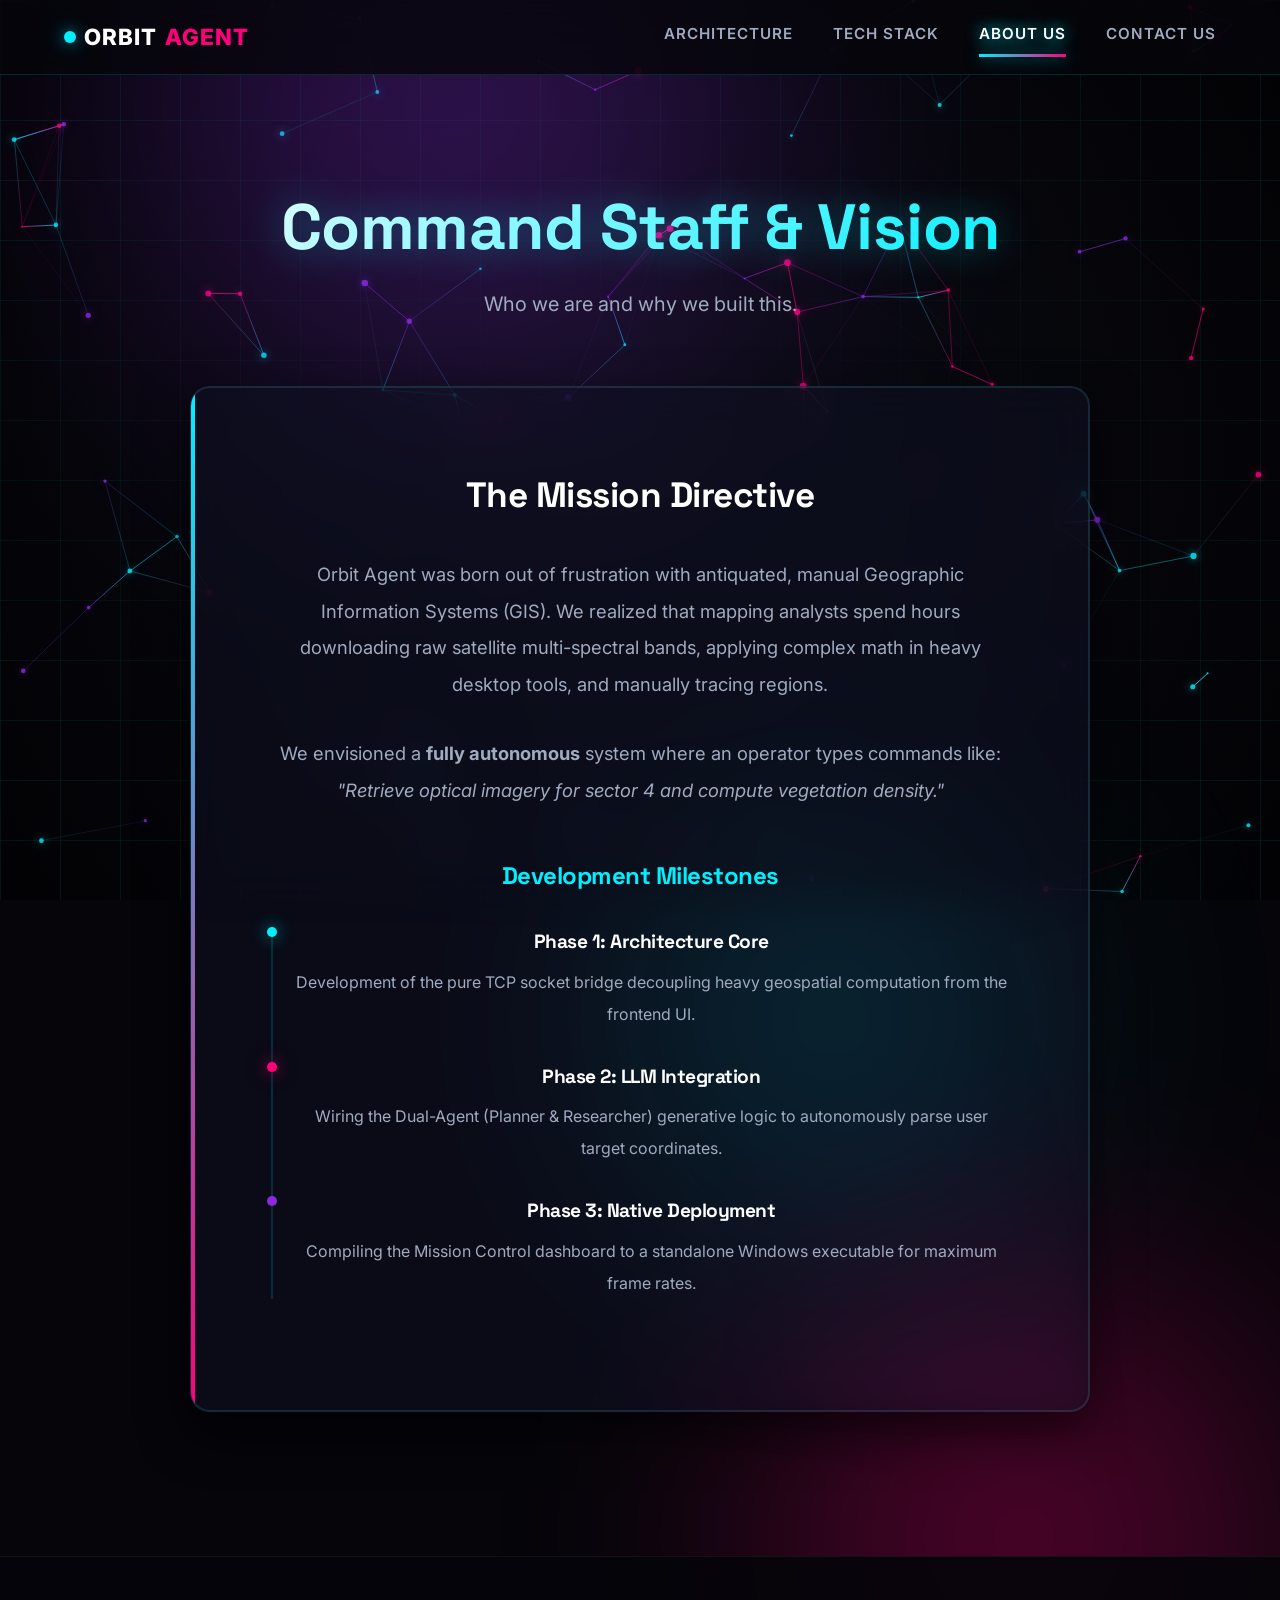
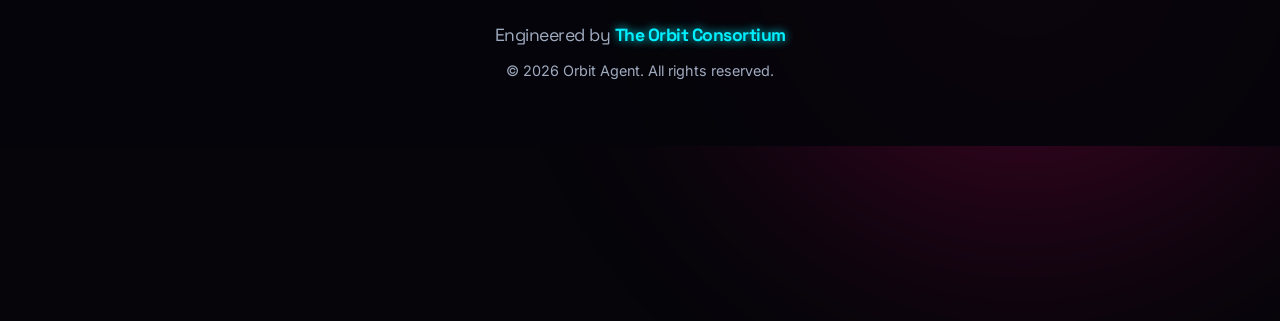
==== about.html @ d310ac6e "initial website commit" ====
<!DOCTYPE html>
<html lang="en">
<head>
    <meta charset="UTF-8">
    <meta name="viewport" content="width=device-width, initial-scale=1.0">
    <meta name="description" content="Orbit Agent - Command Staff and Objective.">
    <title>Command Staff | Orbit Agent</title>
    
    <link href="https://fonts.googleapis.com/css2?family=Inter:wght@300;400;500;600;800&family=Space+Grotesk:wght@400;500;700;800&family=Fira+Code:wght@400;500&display=swap" rel="stylesheet">
    <link rel="stylesheet" href="css/global.css">
    <style>
        .about-card {
            background: var(--bg-panel); border: 1px solid var(--border-subtle); padding: 5rem; border-radius: 20px; 
            backdrop-filter: blur(20px); -webkit-backdrop-filter: blur(20px); box-shadow: var(--glass-border), 0 20px 50px rgba(0,0,0,0.6);
            max-width: 900px; margin: 0 auto 5rem; position: relative; overflow: hidden;
        }
        .about-card::before { content: ''; position: absolute; top: 0; left: 0; width: 4px; height: 100%; background: linear-gradient(to bottom, var(--accent-cyan), var(--accent-pink)); }
        
        .about-card p {
            font-size: 1.15rem; color: var(--text-muted); line-height: 2; margin-bottom: 2rem;
        }

        .team-grid { display: grid; grid-template-columns: repeat(auto-fit, minmax(250px, 1fr)); gap: 2rem; margin-top: 4rem; }
        .team-member { text-align: center; padding: 2rem; border-radius: 16px; background: rgba(5,5,10,0.5); border: 1px solid var(--border-subtle); transition: all 0.3s; }
        .team-member:hover { border-color: var(--accent-cyan); transform: translateY(-10px); box-shadow: var(--neon-glow); background: rgba(0,240,255,0.05); }
        .team-avatar { width: 120px; height: 120px; border-radius: 50%; margin: 0 auto 1.5rem; background: radial-gradient(circle, var(--accent-cyan), var(--accent-purple)); border: 3px solid rgba(255,255,255,0.1); box-shadow: 0 0 20px rgba(0,240,255,0.4); }
        .team-name { font-size: 1.5rem; color: var(--text-main); margin-bottom: 0.5rem; }
        .team-role { font-size: 1rem; color: var(--accent-pink); font-family: 'Fira Code', monospace; font-weight: 500; }
    </style>
</head>
<body>

    <div class="ambient-orb orb-1"></div>
    <div class="ambient-orb orb-2"></div>
    <div class="ambient-orb orb-3"></div>
    <canvas id="network-canvas"></canvas>
    <div class="grid-overlay"></div>

    <nav>
        <a href="index.html" class="logo">ORBIT<span> AGENT</span></a>
        <div class="nav-links">
            <a href="architecture.html">Architecture</a>
            <a href="stack.html">Tech Stack</a>
            <a href="about.html">About Us</a>
            <a href="contact.html">Contact Us</a>
        </div>
    </nav>

    <main class="container page-header">
        
        <h1 class="section-title reveal cyber-font text-gradient" style="font-size: 4rem;">Command Staff & Vision</h1>
        <p class="section-subtitle reveal">Who we are and why we built this.</p>

        <div class="about-card reveal radar-scan">
            <h2 class="cyber-font" style="font-size: 2.2rem; margin-bottom: 2rem; color: #FFF;">The Mission Directive</h2>
            <p>Orbit Agent was born out of frustration with antiquated, manual Geographic Information Systems (GIS). We realized that mapping analysts spend hours downloading raw satellite multi-spectral bands, applying complex math in heavy desktop tools, and manually tracing regions.</p>
            <p>We envisioned a <strong>fully autonomous</strong> system where an operator types commands like: <br><em>"Retrieve optical imagery for sector 4 and compute vegetation density."</em></p>
            
            <h3 class="cyber-font" style="font-size: 1.5rem; margin-top: 3rem; margin-bottom: 1.5rem; color: var(--accent-cyan);">Development Milestones</h3>
            <div style="border-left: 2px solid var(--border-subtle); padding-left: 20px; margin-top: 2rem;">
                <div style="position: relative; margin-bottom: 2rem;">
                    <div style="position: absolute; left: -26px; top: 0; width: 10px; height: 10px; background: var(--accent-cyan); border-radius: 50%; box-shadow: var(--neon-glow);"></div>
                    <h4 class="cyber-font" style="color: #FFF; font-size: 1.2rem;">Phase 1: Architecture Core</h4>
                    <p style="font-size: 1rem; margin-top: 0.5rem;">Development of the pure TCP socket bridge decoupling heavy geospatial computation from the frontend UI.</p>
                </div>
                <div style="position: relative; margin-bottom: 2rem;">
                    <div style="position: absolute; left: -26px; top: 0; width: 10px; height: 10px; background: var(--accent-pink); border-radius: 50%; box-shadow: var(--pink-glow);"></div>
                    <h4 class="cyber-font" style="color: #FFF; font-size: 1.2rem;">Phase 2: LLM Integration</h4>
                    <p style="font-size: 1rem; margin-top: 0.5rem;">Wiring the Dual-Agent (Planner & Researcher) generative logic to autonomously parse user target coordinates.</p>
                </div>
                <div style="position: relative;">
                    <div style="position: absolute; left: -26px; top: 0; width: 10px; height: 10px; background: var(--accent-purple); border-radius: 50%;"></div>
                    <h4 class="cyber-font" style="color: #FFF; font-size: 1.2rem;">Phase 3: Native Deployment</h4>
                    <p style="font-size: 1rem; margin-top: 0.5rem;">Compiling the Mission Control dashboard to a standalone Windows executable for maximum frame rates.</p>
                </div>
            </div>
        </div>
    </main>

    <footer>
        <p class="cyber-font" style="margin-bottom: 10px; font-size: 1.1rem;">Engineered by <span>The Orbit Consortium</span></p>
        <p style="font-family: 'Inter', sans-serif; font-size: 0.9rem;">&copy; 2026 Orbit Agent. All rights reserved.</p>
    </footer>

    <script src="js/main.js"></script>
</body>
</html>
---- css/global.css ----
:root {
    --bg-deep: #05050A;
    --bg-panel: rgba(15, 18, 35, 0.55);
    --accent-cyan: #00F0FF;
    --accent-pink: #FF007A;
    --accent-purple: #8A2BE2;
    --text-main: #FFFFFF;
    --text-muted: #A0ABC0;
    --border-subtle: rgba(0, 240, 255, 0.15);
    --glass-border: inset 0 0 0 1px rgba(255, 255, 255, 0.1);
    --neon-glow: 0 0 15px rgba(0, 240, 255, 0.6), 0 0 30px rgba(0, 240, 255, 0.3);
    --pink-glow: 0 0 15px rgba(255, 0, 122, 0.6), 0 0 30px rgba(255, 0, 122, 0.3);
}

* { margin: 0; padding: 0; box-sizing: border-box; scroll-behavior: smooth; }

body {
    font-family: 'Inter', sans-serif; background-color: var(--bg-deep);
    color: var(--text-main); overflow-x: hidden; line-height: 1.6;
    opacity: 0; animation: pageLoad 0.5s cubic-bezier(0.16, 1, 0.3, 1) forwards;
}

@keyframes pageLoad { from { opacity: 0; transform: scale(0.98); } to { opacity: 1; transform: scale(1); } }


/* --- SCROLLING MARQUEE --- */
.marquee-container {
    width: 100vw; overflow: hidden; background: rgba(0, 0, 0, 0.8); border-top: 1px solid var(--border-subtle); border-bottom: 1px solid var(--border-subtle);
    padding: 15px 0; margin: 2rem 0; display: flex; white-space: nowrap; position: relative; margin-left: calc(-50vw + 50%);
}
.marquee-content {
    display: flex; animation: scrollMarquee 20s linear infinite; gap: 4rem;
}
.marquee-text {
    font-family: 'Fira Code', monospace; font-size: 1.1rem; color: var(--accent-cyan); text-transform: uppercase; letter-spacing: 2px;
}
@keyframes scrollMarquee { 0% { transform: translateX(0); } 100% { transform: translateX(-50%); } }

/* --- RADAR OVERLAY --- */
.radar-scan { position: relative; overflow: hidden; }
.radar-scan::after {
    content: ''; position: absolute; top: -100%; left: 0; width: 100%; height: 50%;
    background: linear-gradient(to bottom, transparent, rgba(0,240,255,0.2) 80%, rgba(0,240,255,0.8) 100%);
    animation: radarSweep 4s ease-in-out infinite; opacity: 0.5; pointer-events: none;
}
@keyframes radarSweep { 0% { top: -100%; } 100% { top: 200%; } }


/* --- LIVE CANVAS & AMBIENT BACKGROUND --- */
#network-canvas { position: fixed; top: 0; left: 0; width: 100vw; height: 100vh; z-index: -3; background: radial-gradient(circle at center, #0B0C15 0%, #020204 100%); }

.grid-overlay {
    position: fixed; top: 0; left: 0; width: 100vw; height: 100vh; z-index: -1; pointer-events: none;
    background-image: linear-gradient(var(--border-subtle) 1px, transparent 1px), linear-gradient(90deg, var(--border-subtle) 1px, transparent 1px);
    background-size: 60px 60px; mask-image: radial-gradient(ellipse at center, transparent 10%, black 100%); -webkit-mask-image: radial-gradient(ellipse at center, transparent 10%, black 100%);
    opacity: 0.6;
}

.ambient-orb {
    position: fixed; border-radius: 50%; filter: blur(120px); z-index: -2; pointer-events: none; opacity: 0.4;
    animation: breathe 12s infinite alternate cubic-bezier(0.4, 0, 0.2, 1);
}
.orb-1 { top: -20%; left: 0%; width: 70vw; height: 70vw; background: radial-gradient(circle, var(--accent-purple), transparent 70%); }
.orb-2 { bottom: -10%; right: -10%; width: 60vw; height: 60vw; background: radial-gradient(circle, var(--accent-pink), transparent 70%); animation-delay: -6s; }
.orb-3 { top: 40%; left: 40%; width: 50vw; height: 50vw; background: radial-gradient(circle, var(--accent-cyan), transparent 70%); animation: breathe 8s infinite alternate ease-in-out; opacity: 0.2; }

@keyframes breathe { 0% { transform: scale(1) translate(0, 0); } 100% { transform: scale(1.2) translate(40px, -40px); } }

/* --- TYPOGRAPHY --- */
h1, h2, h3, h4, .cyber-font { font-family: 'Space Grotesk', sans-serif; letter-spacing: -0.5px; }
.text-gradient { background: linear-gradient(135deg, #FFFFFF 0%, var(--accent-cyan) 50%, var(--accent-purple) 100%); background-size: 200% auto; -webkit-background-clip: text; -webkit-text-fill-color: transparent; animation: gradientShift 4s linear infinite; }
@keyframes gradientShift { 0% { background-position: 0% 50%; } 50% { background-position: 100% 50%; } 100% { background-position: 0% 50%; } }

.section-title { font-size: clamp(2.5rem, 5vw, 4rem); text-align: center; margin-bottom: 1.5rem; text-shadow: 0 0 40px rgba(0,240,255,0.4); line-height: 1.1; }
.section-subtitle { text-align: center; color: var(--text-muted); font-size: 1.25rem; margin-bottom: 4rem; max-width: 700px; margin-inline: auto; line-height: 1.8; }

/* --- NAVIGATION --- */
nav {
    position: fixed; top: 0; width: 100%; padding: 1.2rem 5%; display: flex; justify-content: space-between; align-items: center;
    background: rgba(5, 5, 10, 0.8); backdrop-filter: blur(30px); -webkit-backdrop-filter: blur(30px); border-bottom: 1px solid var(--border-subtle); z-index: 100;
}
.logo { font-size: 1.4rem; font-weight: 800; color: var(--text-main); text-decoration: none; letter-spacing: 1px; display: flex; align-items: center; gap: 8px; }
.logo::before { content: ''; display: block; width: 12px; height: 12px; background: var(--accent-cyan); border-radius: 50%; box-shadow: var(--neon-glow); animation: blink 2s infinite; }
.logo span { color: var(--accent-pink); }
.nav-links { display: flex; gap: 2.5rem; }
.nav-links a { position: relative; color: var(--text-muted); text-decoration: none; font-size: 0.95rem; font-weight: 600; text-transform: uppercase; letter-spacing: 1px; transition: color 0.3s; padding-bottom: 5px; }
.nav-links a::after {
    content: ''; position: absolute; bottom: -5px; left: 0; width: 0%; height: 3px;
    background: linear-gradient(90deg, var(--accent-cyan), var(--accent-pink)); transition: width 0.4s cubic-bezier(0.16, 1, 0.3, 1); box-shadow: var(--neon-glow);
}
.nav-links a:hover, .nav-links a.active { color: var(--text-main); text-shadow: 0 0 15px var(--accent-cyan); }
.nav-links a:hover::after, .nav-links a.active::after { width: 100%; }

/* --- BUTTONS --- */
.btn-primary {
    display: inline-flex; align-items: center; gap: 12px; padding: 16px 40px;
    font-family: 'Space Grotesk'; font-weight: 800; font-size: 1.15rem; text-decoration: none; text-transform: uppercase; letter-spacing: 1px;
    background: transparent; color: var(--text-main);
    border: 2px solid var(--accent-cyan); border-radius: 4px; transition: all 0.4s cubic-bezier(0.16, 1, 0.3, 1);
    box-shadow: inset 0 0 20px rgba(0, 240, 255, 0.2), 0 0 20px rgba(0, 240, 255, 0.2); position: relative; overflow: hidden;
}
.btn-primary::before { content: ''; position: absolute; top: 0; left: -100%; width: 100%; height: 100%; background: linear-gradient(90deg, transparent, rgba(0, 240, 255, 0.4), transparent); transition: left 0.5s ease; z-index: -1; }
.btn-primary:hover { transform: translateY(-5px) scale(1.02); background: rgba(0, 240, 255, 0.1); border-color: var(--accent-pink); box-shadow: inset 0 0 30px rgba(255, 0, 122, 0.4), 0 0 40px rgba(255, 0, 122, 0.6); color: #FFF; text-shadow: 0 0 10px #FFF; }
.btn-primary:hover::before { left: 100%; }

/* --- LAYOUT CONTAINERS --- */
.container { max-width: 1400px; margin: 0 auto; padding: 8rem 5% 4rem; }
.page-header { padding-top: 12rem; text-align: center; }

/* --- GLASSMORPHISM CARDS --- */
.glass-card {
    background: var(--bg-panel); border: 1px solid var(--border-subtle); padding: 3rem; border-radius: 20px; 
    backdrop-filter: blur(20px); -webkit-backdrop-filter: blur(20px); box-shadow: var(--glass-border), 0 20px 40px rgba(0,0,0,0.6);
    position: relative; overflow: hidden; z-index: 1; transition: transform 0.3s cubic-bezier(0.16, 1, 0.3, 1), border-color 0.3s, box-shadow 0.3s;
}
.glass-card::before {
    content: ''; position: absolute; top: 0; left: 0; width: 100%; height: 2px;
    background: linear-gradient(90deg, transparent, var(--accent-cyan), transparent); opacity: 0.5;
}
.glass-card:hover { border-color: var(--accent-cyan); box-shadow: var(--glass-border), var(--neon-glow); transform: translateY(-5px); }

/* --- ANIMATIONS & FOOTER --- */
@keyframes blink { 0%, 100% { opacity: 1; } 50% { opacity: 0; } }
.reveal { opacity: 0; transform: translateY(60px) scale(0.95); transition: all 1s cubic-bezier(0.16, 1, 0.3, 1); }
.reveal.active { opacity: 1; transform: translateY(0) scale(1); }

footer { padding: 4rem 5%; text-align: center; border-top: 1px solid rgba(255,255,255,0.05); color: var(--text-muted); font-size: 1rem; margin-top: auto; background: rgba(5,5,10,0.9); position: relative; z-index: 10; }
footer span { color: var(--accent-cyan); font-weight: 700; text-shadow: 0 0 10px var(--accent-cyan); }
body { display: flex; flex-direction: column; min-height: 100vh; }
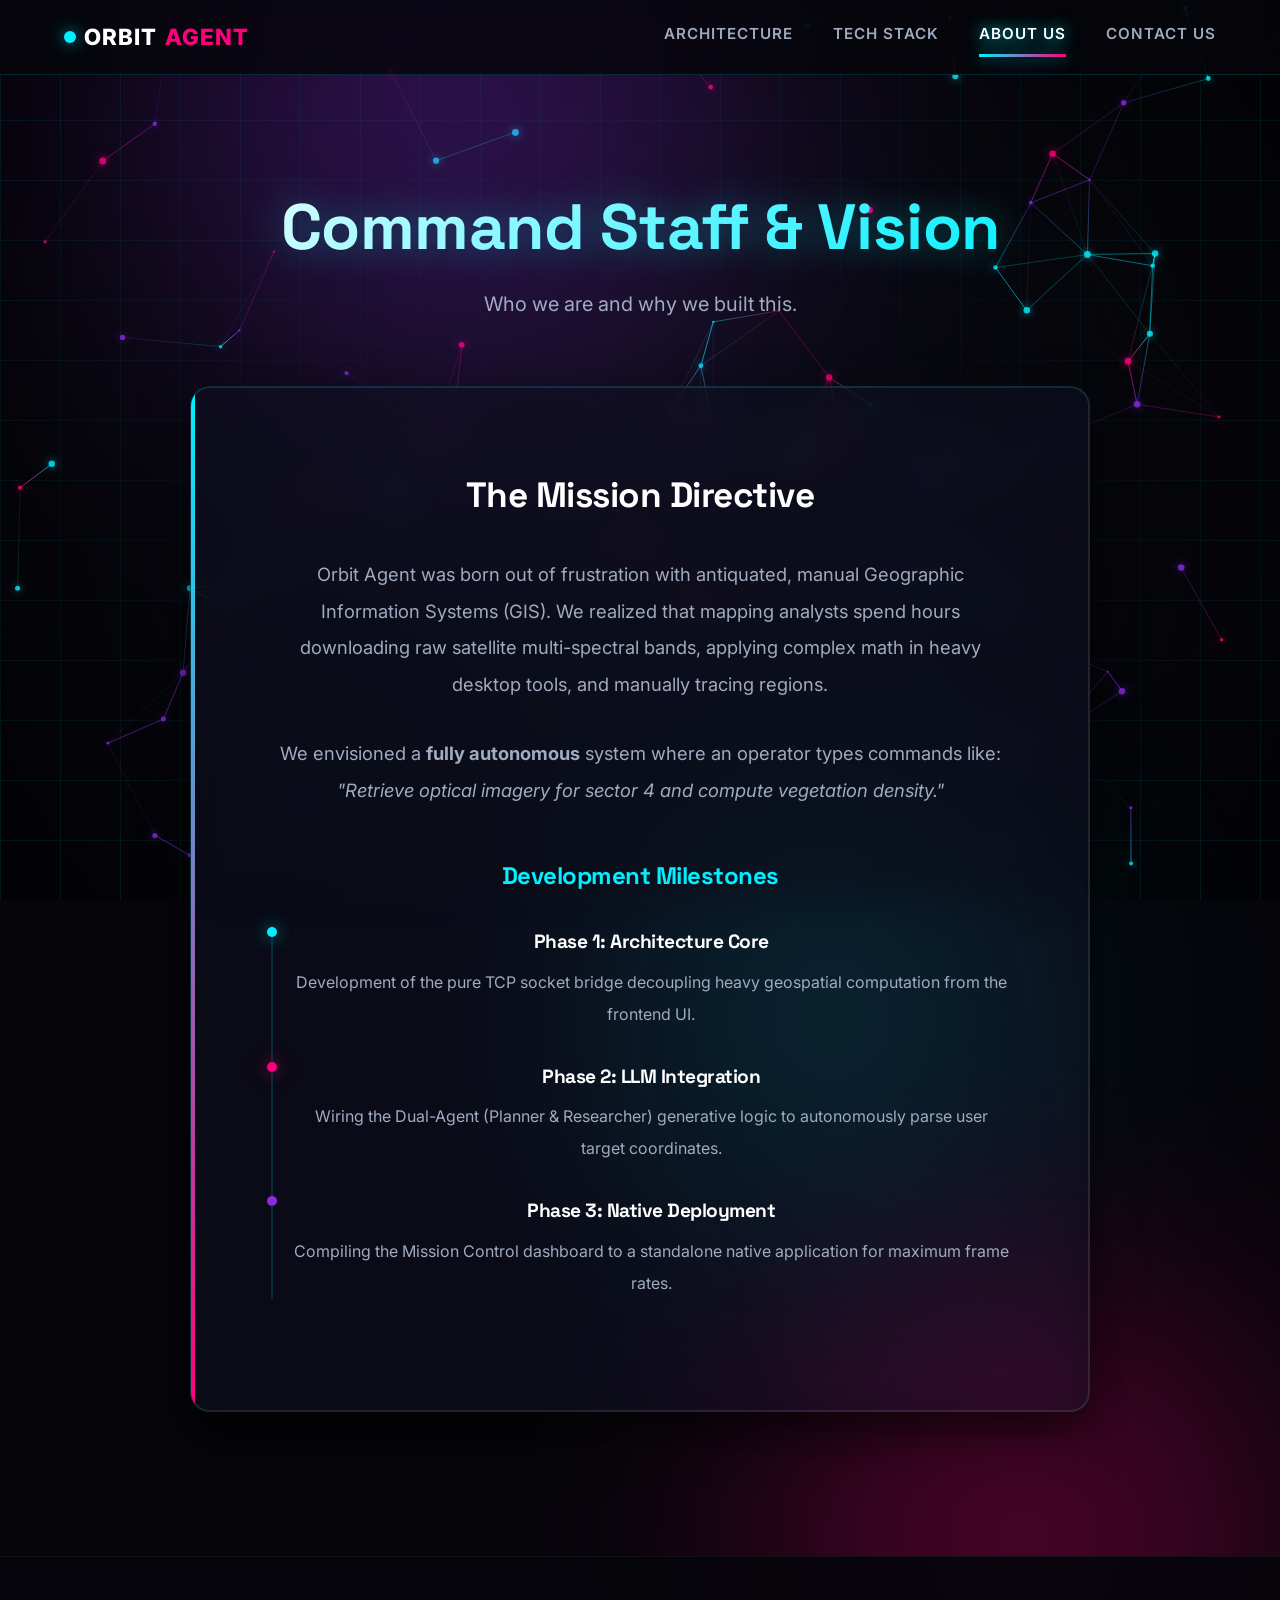
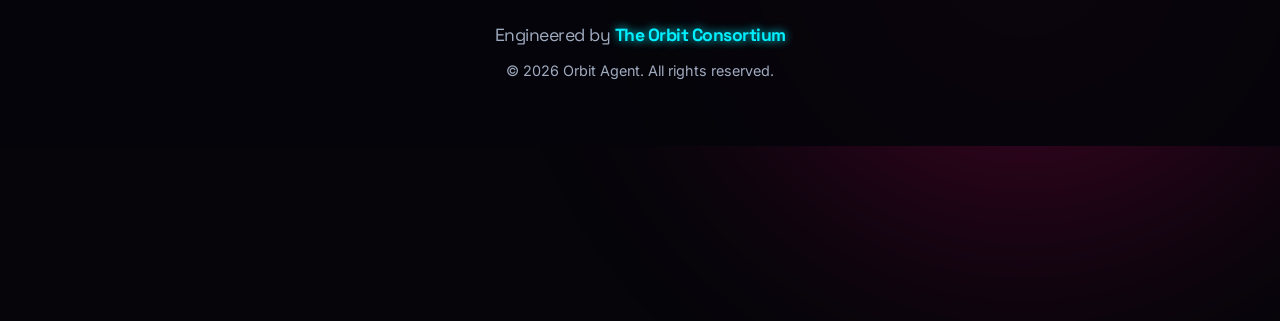
==== commit e2647fe4: "ui fixed" ====
--- a/about.html
+++ b/about.html
@@ -71,7 +71,7 @@
                 <div style="position: relative;">
                     <div style="position: absolute; left: -26px; top: 0; width: 10px; height: 10px; background: var(--accent-purple); border-radius: 50%;"></div>
                     <h4 class="cyber-font" style="color: #FFF; font-size: 1.2rem;">Phase 3: Native Deployment</h4>
-                    <p style="font-size: 1rem; margin-top: 0.5rem;">Compiling the Mission Control dashboard to a standalone Windows executable for maximum frame rates.</p>
+                    <p style="font-size: 1rem; margin-top: 0.5rem;">Compiling the Mission Control dashboard to a standalone native application for maximum frame rates.</p>
                 </div>
             </div>
         </div>
--- a/css/global.css
+++ b/css/global.css
@@ -127,3 +127,46 @@
 footer { padding: 4rem 5%; text-align: center; border-top: 1px solid rgba(255,255,255,0.05); color: var(--text-muted); font-size: 1rem; margin-top: auto; background: rgba(5,5,10,0.9); position: relative; z-index: 10; }
 footer span { color: var(--accent-cyan); font-weight: 700; text-shadow: 0 0 10px var(--accent-cyan); }
 body { display: flex; flex-direction: column; min-height: 100vh; }
+
+/* =========================================
+   FLUID RESPONSIVE ENGINE (DYNAMIC SCALING)
+   ========================================= */
+
+/* --- ULTRA-WIDE MONITORS --- */
+@media (min-width: 1441px) {
+    .container { max-width: 1600px; padding: 10rem 5% 6rem; }
+    .section-title { font-size: 4.5rem; }
+}
+
+/* --- TABLETS & SMALL DESKTOPS --- */
+@media (max-width: 1100px) {
+    .section-title { font-size: 3.5rem; }
+    .glass-card { padding: 2rem; }
+    
+    /* Force grids to stack gracefully */
+    .about-grid, .explanation-grid, .arch-node, .stack-row { 
+        display: flex !important; flex-direction: column !important; gap: 2rem; 
+    }
+    .arch-node:nth-child(even) { flex-direction: column !important; }
+    .hero { flex-direction: column; text-align: center; gap: 2rem; }
+    .hero-text { max-width: 100%; margin: 0 auto; }
+}
+
+/* --- MOBILE DEVICES --- */
+@media (max-width: 768px) {
+    .section-title { font-size: 2.2rem; }
+    .section-subtitle { font-size: 1.05rem; }
+    
+    /* Navigation collapsing */
+    nav { flex-direction: column; padding: 1rem; gap: 1rem; }
+    .nav-links { gap: 1rem; font-size: 0.85rem; flex-wrap: wrap; justify-content: center; }
+    
+    /* Card scaling */
+    .glass-card { padding: 1.5rem; }
+    .btn-primary { width: 100%; justify-content: center; padding: 14px 20px; }
+    
+    .container { padding: 10rem 5% 3rem; }
+    
+    /* Tweak ambient orbs for smaller bounding box */
+    .orb-1, .orb-2 { width: 100vw; height: 100vw; }
+}
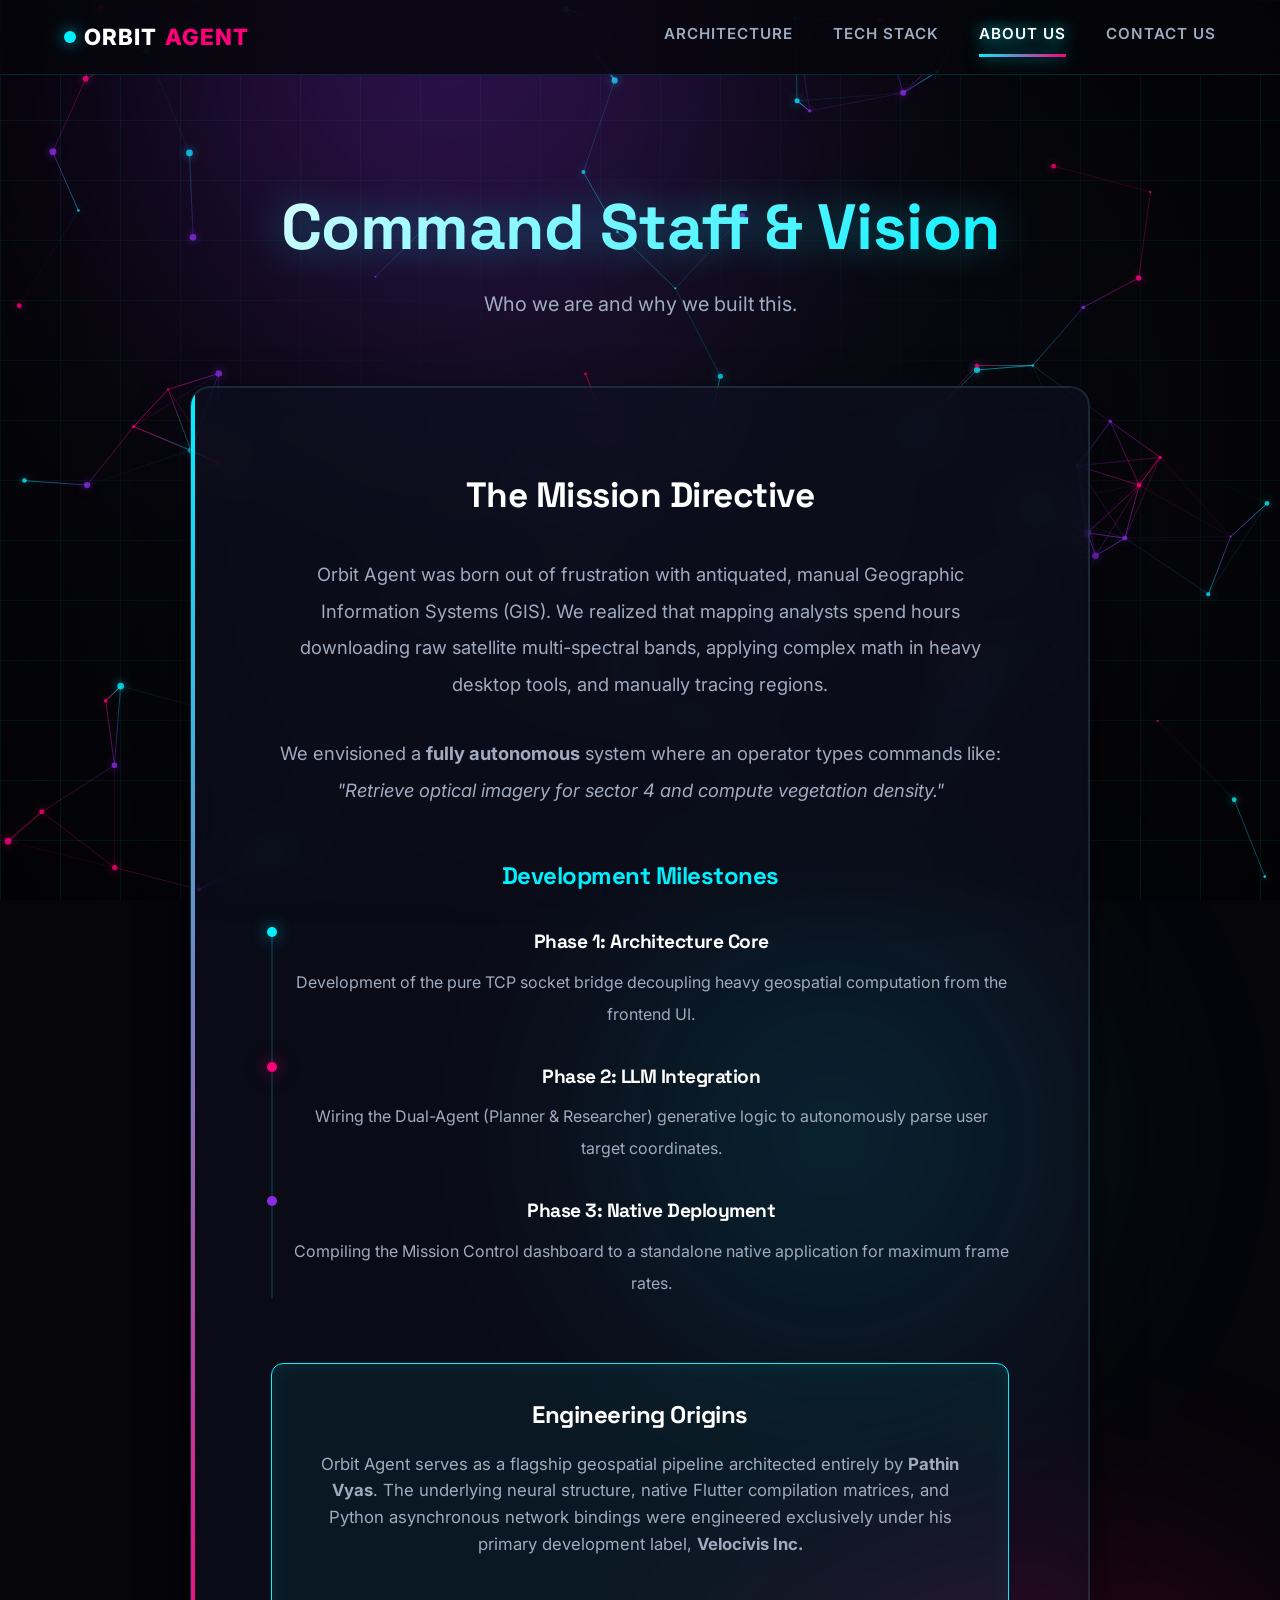
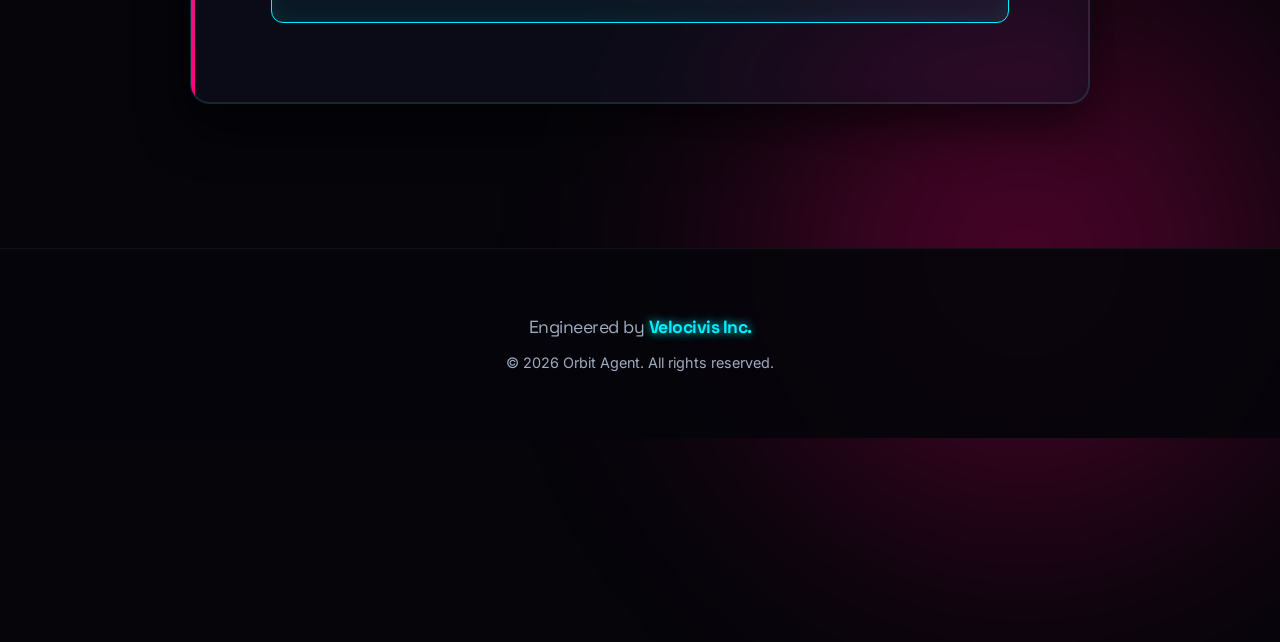
==== commit f87c5b83: "ui fixed" ====
--- a/about.html
+++ b/about.html
@@ -73,12 +73,16 @@
                     <h4 class="cyber-font" style="color: #FFF; font-size: 1.2rem;">Phase 3: Native Deployment</h4>
                     <p style="font-size: 1rem; margin-top: 0.5rem;">Compiling the Mission Control dashboard to a standalone native application for maximum frame rates.</p>
                 </div>
-            </div>
+        </div>
+        
+        <div style="margin-top: 4rem; padding: 2rem; background: rgba(0, 240, 255, 0.05); border: 1px solid var(--accent-cyan); border-radius: 12px; box-shadow: inset 0 0 20px rgba(0, 240, 255, 0.1);" class="reveal">
+            <h3 class="cyber-font" style="font-size: 1.5rem; color: #FFF; margin-bottom: 1rem;">Engineering Origins</h3>
+            <p style="color: var(--text-muted); line-height: 1.6; font-size: 1.05rem;">Orbit Agent serves as a flagship geospatial pipeline architected entirely by <strong>Pathin Vyas</strong>. The underlying neural structure, native Flutter compilation matrices, and Python asynchronous network bindings were engineered exclusively under his primary development label, <strong>Velocivis Inc.</strong></p>
         </div>
     </main>
 
     <footer>
-        <p class="cyber-font" style="margin-bottom: 10px; font-size: 1.1rem;">Engineered by <span>The Orbit Consortium</span></p>
+        <p class="cyber-font" style="margin-bottom: 10px; font-size: 1.1rem;">Engineered by <span>Velocivis Inc.</span></p>
         <p style="font-family: 'Inter', sans-serif; font-size: 0.9rem;">&copy; 2026 Orbit Agent. All rights reserved.</p>
     </footer>
 
